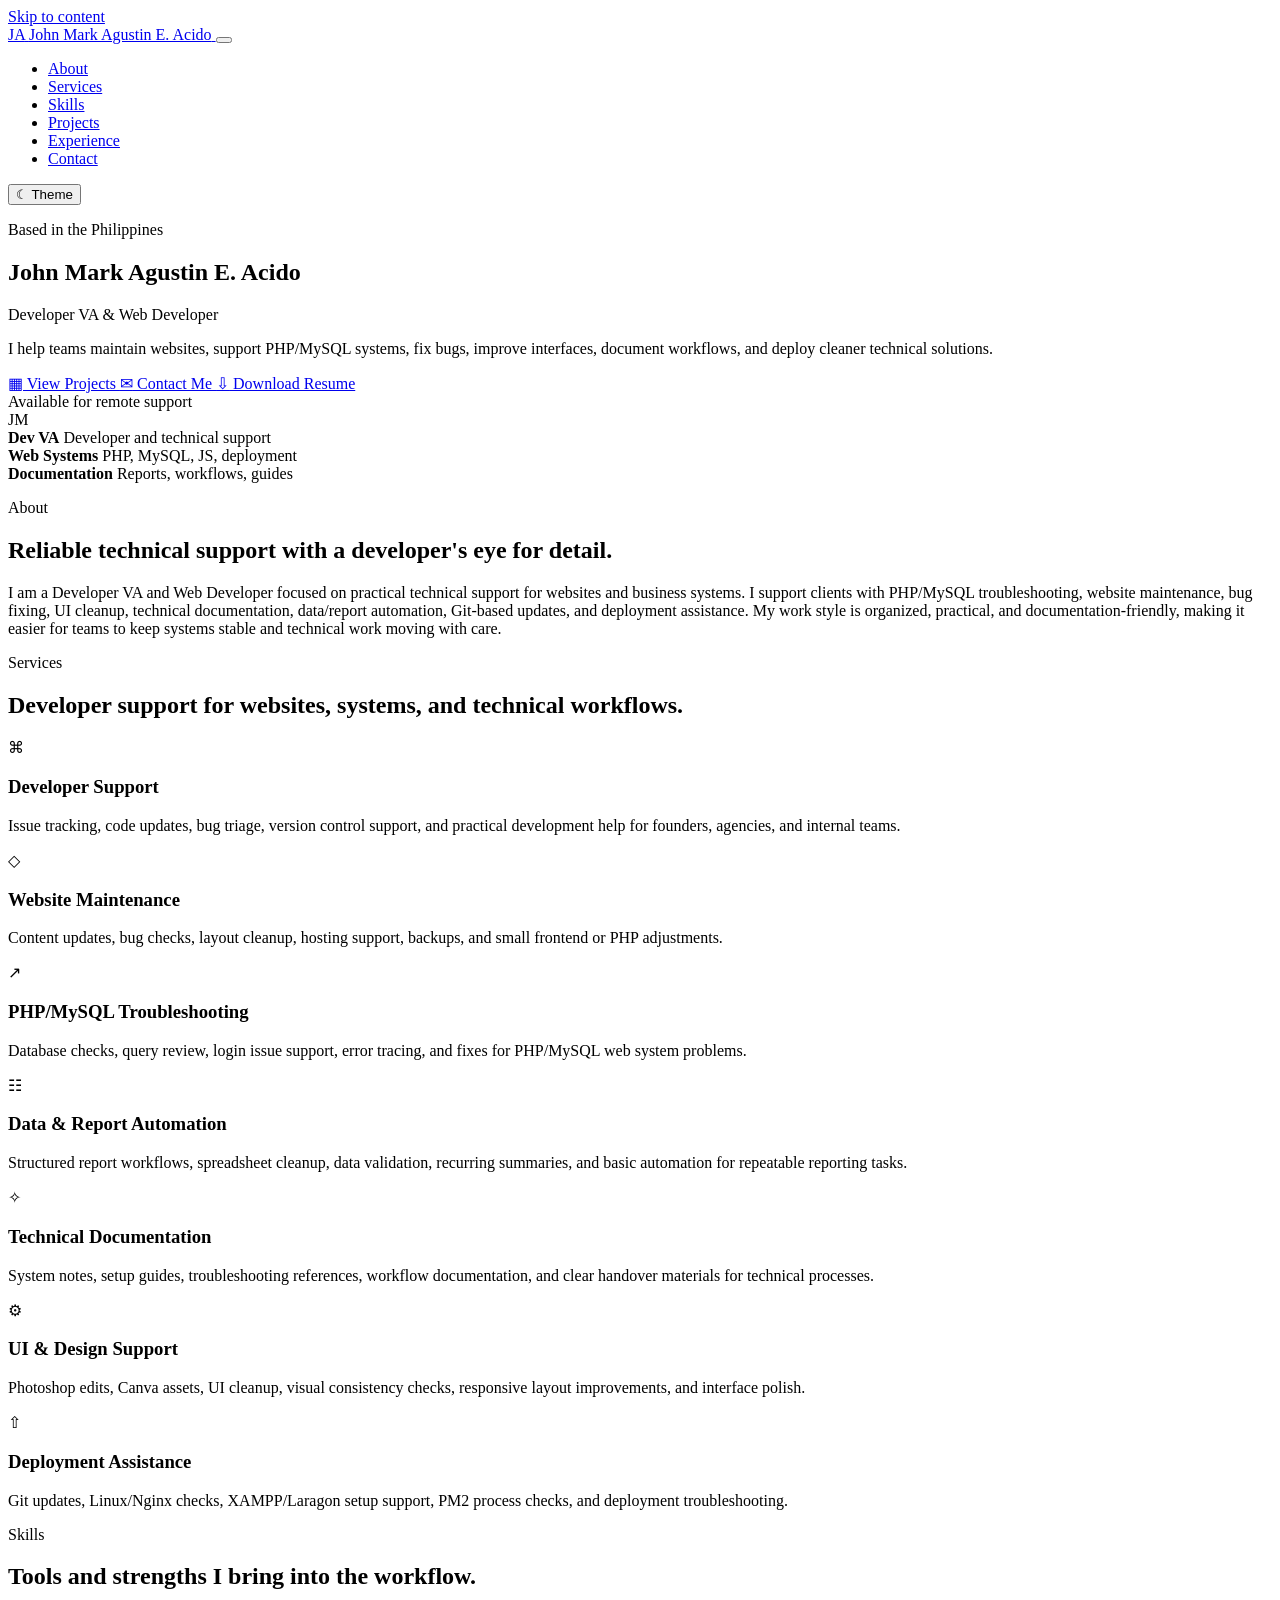
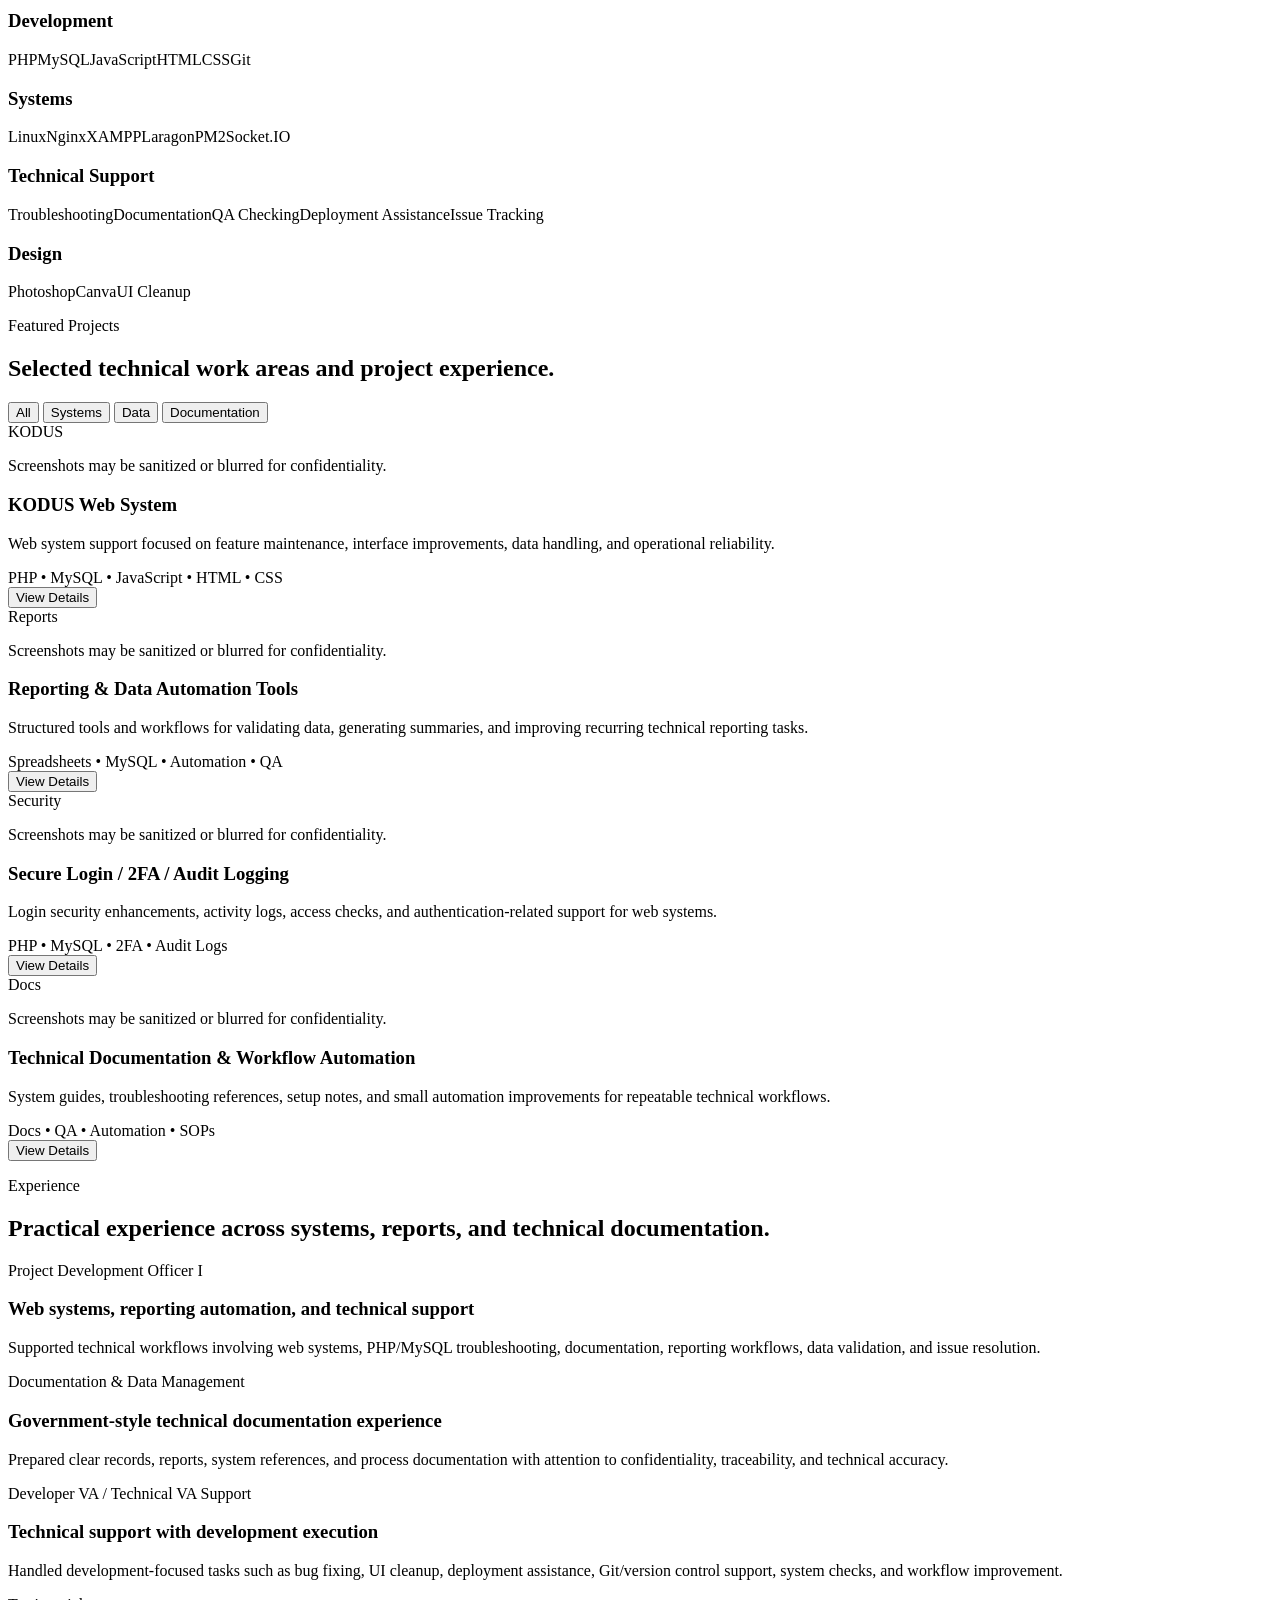
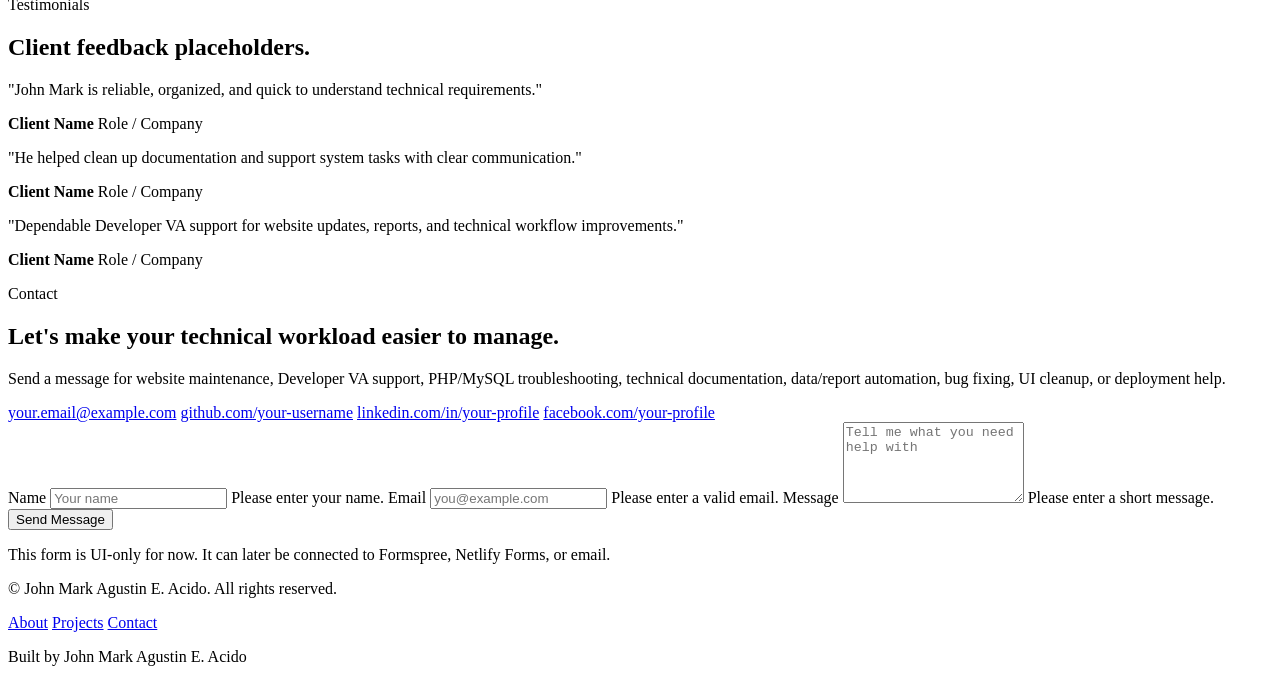
==== index.html @ 0ee9adf7 "Add favicon and web manifest for improved site branding - Created favicon snippet HTML file to inclu" ====
<!DOCTYPE html>
<html lang="en">
<head>
  <meta charset="UTF-8">
  <meta name="viewport" content="width=device-width, initial-scale=1.0">
  <meta name="description" content="Portfolio of John Mark Agustin E. Acido, Developer VA, Technical VA, and Web Developer from the Philippines.">
  <meta name="application-name" content="JMAEA Portfolio">
  <meta name="apple-mobile-web-app-title" content="JMAEA Portfolio">
  <meta name="theme-color" content="#1264a3">
  <title>John Mark Agustin E. Acido | Developer VA & Web Developer</title>
  <link rel="icon" href="assets/img/favicon.ico" sizes="any">
  <link rel="icon" type="image/png" sizes="16x16" href="assets/img/favicon-16x16.png">
  <link rel="icon" type="image/png" sizes="32x32" href="assets/img/favicon-32x32.png">
  <link rel="icon" type="image/png" sizes="48x48" href="assets/img/favicon-48x48.png">
  <link rel="apple-touch-icon" sizes="180x180" href="assets/img/apple-touch-icon.png">
  <link rel="manifest" href="assets/img/site.webmanifest">
  <link rel="preconnect" href="https://fonts.googleapis.com">
  <link rel="preconnect" href="https://fonts.gstatic.com" crossorigin>
  <link href="https://fonts.googleapis.com/css2?family=Inter:wght@400;500;600;700;800&display=swap" rel="stylesheet">
  <link rel="stylesheet" href="assets/css/style.css">
</head>
<body>
  <a class="skip-link" href="#main">Skip to content</a>

  <header class="site-header" data-header>
    <nav class="nav container" aria-label="Primary navigation">
      <a class="brand" href="#home" aria-label="John Mark Agustin E. Acido home">
        <span class="brand-mark">JA</span>
        <span class="brand-text">John Mark Agustin E. Acido</span>
      </a>

      <button class="nav-toggle" type="button" aria-label="Open navigation menu" aria-expanded="false" data-nav-toggle>
        <span></span>
        <span></span>
        <span></span>
      </button>

      <div class="nav-panel" data-nav-panel>
        <ul class="nav-links">
          <li><a href="#about" data-nav-link>About</a></li>
          <li><a href="#services" data-nav-link>Services</a></li>
          <li><a href="#skills" data-nav-link>Skills</a></li>
          <li><a href="#projects" data-nav-link>Projects</a></li>
          <li><a href="#experience" data-nav-link>Experience</a></li>
          <li><a href="#contact" data-nav-link>Contact</a></li>
        </ul>

        <button class="theme-toggle" type="button" aria-label="Switch color theme" data-theme-toggle>
          <span class="theme-icon" aria-hidden="true">☾</span>
          <span class="theme-label">Theme</span>
        </button>
      </div>
    </nav>
  </header>

  <main id="main">
    <section class="hero section" id="home">
      <div class="container hero-grid">
        <div class="hero-content reveal">
          <p class="eyebrow">Based in the Philippines</p>
          <h1>John Mark Agustin E. Acido</h1>
          <p class="role">Developer VA & Web Developer</p>
          <p class="hero-copy">I help teams maintain websites, support PHP/MySQL systems, fix bugs, improve interfaces, document workflows, and deploy cleaner technical solutions.</p>
          <div class="hero-actions">
            <a class="btn btn-primary" href="#projects">
              <span aria-hidden="true">▦</span>
              View Projects
            </a>
            <a class="btn btn-secondary" href="#contact">
              <span aria-hidden="true">✉</span>
              Contact Me
            </a>
            <a class="btn btn-ghost" href="assets/resume/John_Mark_Acido_Resume.pdf" download>
              <span aria-hidden="true">⇩</span>
              Download Resume
            </a>
          </div>
        </div>

        <aside class="hero-card reveal" aria-label="Portfolio highlights">
          <div class="status-pill">
            <span></span>
            Available for remote support
          </div>
          <div class="profile-visual" aria-hidden="true">
            <!-- Replace with a professional profile image at assets/img/profile.jpg if preferred. -->
            <span>JM</span>
          </div>
          <div class="hero-stats">
            <div>
              <strong>Dev VA</strong>
              <span>Developer and technical support</span>
            </div>
            <div>
              <strong>Web Systems</strong>
              <span>PHP, MySQL, JS, deployment</span>
            </div>
            <div>
              <strong>Documentation</strong>
              <span>Reports, workflows, guides</span>
            </div>
          </div>
        </aside>
      </div>
    </section>

    <section class="section" id="about">
      <div class="container split-section">
        <div class="section-heading reveal">
          <p class="eyebrow">About</p>
          <h2>Reliable technical support with a developer's eye for detail.</h2>
        </div>
        <div class="section-copy reveal">
          <p>I am a Developer VA and Web Developer focused on practical technical support for websites and business systems. I support clients with PHP/MySQL troubleshooting, website maintenance, bug fixing, UI cleanup, technical documentation, data/report automation, Git-based updates, and deployment assistance. My work style is organized, practical, and documentation-friendly, making it easier for teams to keep systems stable and technical work moving with care.</p>
        </div>
      </div>
    </section>

    <section class="section tinted" id="services">
      <div class="container">
        <div class="section-heading centered reveal">
          <p class="eyebrow">Services</p>
          <h2>Developer support for websites, systems, and technical workflows.</h2>
        </div>
        <div class="card-grid services-grid">
          <article class="service-card reveal">
            <span class="card-icon">⌘</span>
            <h3>Developer Support</h3>
            <p>Issue tracking, code updates, bug triage, version control support, and practical development help for founders, agencies, and internal teams.</p>
          </article>
          <article class="service-card reveal">
            <span class="card-icon">◇</span>
            <h3>Website Maintenance</h3>
            <p>Content updates, bug checks, layout cleanup, hosting support, backups, and small frontend or PHP adjustments.</p>
          </article>
          <article class="service-card reveal">
            <span class="card-icon">↗</span>
            <h3>PHP/MySQL Troubleshooting</h3>
            <p>Database checks, query review, login issue support, error tracing, and fixes for PHP/MySQL web system problems.</p>
          </article>
          <article class="service-card reveal">
            <span class="card-icon">☷</span>
            <h3>Data & Report Automation</h3>
            <p>Structured report workflows, spreadsheet cleanup, data validation, recurring summaries, and basic automation for repeatable reporting tasks.</p>
          </article>
          <article class="service-card reveal">
            <span class="card-icon">✧</span>
            <h3>Technical Documentation</h3>
            <p>System notes, setup guides, troubleshooting references, workflow documentation, and clear handover materials for technical processes.</p>
          </article>
          <article class="service-card reveal">
            <span class="card-icon">⚙</span>
            <h3>UI & Design Support</h3>
            <p>Photoshop edits, Canva assets, UI cleanup, visual consistency checks, responsive layout improvements, and interface polish.</p>
          </article>
          <article class="service-card reveal">
            <span class="card-icon">⇧</span>
            <h3>Deployment Assistance</h3>
            <p>Git updates, Linux/Nginx checks, XAMPP/Laragon setup support, PM2 process checks, and deployment troubleshooting.</p>
          </article>
        </div>
      </div>
    </section>

    <section class="section" id="skills">
      <div class="container">
        <div class="section-heading centered reveal">
          <p class="eyebrow">Skills</p>
          <h2>Tools and strengths I bring into the workflow.</h2>
        </div>
        <div class="skills-grid">
          <article class="skill-group reveal">
            <h3>Development</h3>
            <div class="tags">
              <span>PHP</span><span>MySQL</span><span>JavaScript</span><span>HTML</span><span>CSS</span><span>Git</span>
            </div>
          </article>
          <article class="skill-group reveal">
            <h3>Systems</h3>
            <div class="tags">
              <span>Linux</span><span>Nginx</span><span>XAMPP</span><span>Laragon</span><span>PM2</span><span>Socket.IO</span>
            </div>
          </article>
          <article class="skill-group reveal">
            <h3>Technical Support</h3>
            <div class="tags">
              <span>Troubleshooting</span><span>Documentation</span><span>QA Checking</span><span>Deployment Assistance</span><span>Issue Tracking</span>
            </div>
          </article>
          <article class="skill-group reveal">
            <h3>Design</h3>
            <div class="tags">
              <span>Photoshop</span><span>Canva</span><span>UI Cleanup</span>
            </div>
          </article>
        </div>
      </div>
    </section>

    <section class="section tinted" id="projects">
      <div class="container">
        <div class="section-heading centered reveal">
          <p class="eyebrow">Featured Projects</p>
          <h2>Selected technical work areas and project experience.</h2>
        </div>

        <div class="filter-controls reveal" aria-label="Filter projects">
          <button class="filter-btn active" type="button" data-filter="all">All</button>
          <button class="filter-btn" type="button" data-filter="systems">Systems</button>
          <button class="filter-btn" type="button" data-filter="data">Data</button>
          <button class="filter-btn" type="button" data-filter="documentation">Documentation</button>
        </div>

        <div class="project-grid">
          <article class="project-card reveal" data-category="systems">
            <div class="project-image placeholder-blue">
              <!-- Replace with sanitized or blurred screenshot: assets/img/kodus-system.jpg -->
              <span>KODUS</span>
            </div>
            <div class="project-body">
              <p class="confidential-note">Screenshots may be sanitized or blurred for confidentiality.</p>
              <h3>KODUS Web System</h3>
              <p>Web system support focused on feature maintenance, interface improvements, data handling, and operational reliability.</p>
              <div class="project-stack">PHP • MySQL • JavaScript • HTML • CSS</div>
              <button class="btn btn-small btn-secondary" type="button" data-project-open="KODUS Web System">View Details</button>
            </div>
          </article>

          <article class="project-card reveal" data-category="data">
            <div class="project-image placeholder-green">
              <!-- Replace with sanitized reporting screenshot: assets/img/reporting-tools.jpg -->
              <span>Reports</span>
            </div>
            <div class="project-body">
              <p class="confidential-note">Screenshots may be sanitized or blurred for confidentiality.</p>
              <h3>Reporting & Data Automation Tools</h3>
              <p>Structured tools and workflows for validating data, generating summaries, and improving recurring technical reporting tasks.</p>
              <div class="project-stack">Spreadsheets • MySQL • Automation • QA</div>
              <button class="btn btn-small btn-secondary" type="button" data-project-open="Reporting & Data Automation Tools">View Details</button>
            </div>
          </article>

          <article class="project-card reveal" data-category="systems">
            <div class="project-image placeholder-purple">
              <!-- Replace with sanitized security feature screenshot: assets/img/secure-login.jpg -->
              <span>Security</span>
            </div>
            <div class="project-body">
              <p class="confidential-note">Screenshots may be sanitized or blurred for confidentiality.</p>
              <h3>Secure Login / 2FA / Audit Logging</h3>
              <p>Login security enhancements, activity logs, access checks, and authentication-related support for web systems.</p>
              <div class="project-stack">PHP • MySQL • 2FA • Audit Logs</div>
              <button class="btn btn-small btn-secondary" type="button" data-project-open="Secure Login / 2FA / Audit Logging">View Details</button>
            </div>
          </article>

          <article class="project-card reveal" data-category="documentation">
            <div class="project-image placeholder-orange">
              <!-- Replace with sanitized workflow image: assets/img/workflow-automation.jpg -->
              <span>Docs</span>
            </div>
            <div class="project-body">
              <p class="confidential-note">Screenshots may be sanitized or blurred for confidentiality.</p>
              <h3>Technical Documentation & Workflow Automation</h3>
              <p>System guides, troubleshooting references, setup notes, and small automation improvements for repeatable technical workflows.</p>
              <div class="project-stack">Docs • QA • Automation • SOPs</div>
              <button class="btn btn-small btn-secondary" type="button" data-project-open="Technical Documentation & Workflow Automation">View Details</button>
            </div>
          </article>
        </div>
      </div>
    </section>

    <section class="section" id="experience">
      <div class="container">
        <div class="section-heading centered reveal">
          <p class="eyebrow">Experience</p>
          <h2>Practical experience across systems, reports, and technical documentation.</h2>
        </div>
        <div class="timeline">
          <article class="timeline-item reveal">
            <div class="timeline-dot"></div>
            <div class="timeline-content">
              <span class="timeline-label">Project Development Officer I</span>
              <h3>Web systems, reporting automation, and technical support</h3>
              <p>Supported technical workflows involving web systems, PHP/MySQL troubleshooting, documentation, reporting workflows, data validation, and issue resolution.</p>
            </div>
          </article>
          <article class="timeline-item reveal">
            <div class="timeline-dot"></div>
            <div class="timeline-content">
              <span class="timeline-label">Documentation & Data Management</span>
              <h3>Government-style technical documentation experience</h3>
              <p>Prepared clear records, reports, system references, and process documentation with attention to confidentiality, traceability, and technical accuracy.</p>
            </div>
          </article>
          <article class="timeline-item reveal">
            <div class="timeline-dot"></div>
            <div class="timeline-content">
              <span class="timeline-label">Developer VA / Technical VA Support</span>
              <h3>Technical support with development execution</h3>
              <p>Handled development-focused tasks such as bug fixing, UI cleanup, deployment assistance, Git/version control support, system checks, and workflow improvement.</p>
            </div>
          </article>
        </div>
      </div>
    </section>

    <section class="section tinted" id="testimonials">
      <div class="container">
        <div class="section-heading centered reveal">
          <p class="eyebrow">Testimonials</p>
          <h2>Client feedback placeholders.</h2>
        </div>
        <div class="testimonial-grid">
          <article class="testimonial-card reveal">
            <p>"John Mark is reliable, organized, and quick to understand technical requirements."</p>
            <strong>Client Name</strong>
            <span>Role / Company</span>
          </article>
          <article class="testimonial-card reveal">
            <p>"He helped clean up documentation and support system tasks with clear communication."</p>
            <strong>Client Name</strong>
            <span>Role / Company</span>
          </article>
          <article class="testimonial-card reveal">
            <p>"Dependable Developer VA support for website updates, reports, and technical workflow improvements."</p>
            <strong>Client Name</strong>
            <span>Role / Company</span>
          </article>
        </div>
      </div>
    </section>

    <section class="section" id="contact">
      <div class="container contact-grid">
        <div class="contact-info reveal">
          <p class="eyebrow">Contact</p>
          <h2>Let's make your technical workload easier to manage.</h2>
          <p>Send a message for website maintenance, Developer VA support, PHP/MySQL troubleshooting, technical documentation, data/report automation, bug fixing, UI cleanup, or deployment help.</p>
          <div class="contact-links">
            <a href="mailto:your.email@example.com">your.email@example.com</a>
            <a href="https://github.com/your-username" target="_blank" rel="noopener">github.com/your-username</a>
            <a href="https://linkedin.com/in/your-profile" target="_blank" rel="noopener">linkedin.com/in/your-profile</a>
            <a href="https://facebook.com/your-profile" target="_blank" rel="noopener">facebook.com/your-profile</a>
          </div>
        </div>

        <form class="contact-form reveal" novalidate data-contact-form>
          <label>
            Name
            <input type="text" name="name" placeholder="Your name" required>
            <span class="field-error">Please enter your name.</span>
          </label>
          <label>
            Email
            <input type="email" name="email" placeholder="you@example.com" required>
            <span class="field-error">Please enter a valid email.</span>
          </label>
          <label>
            Message
            <textarea name="message" rows="5" placeholder="Tell me what you need help with" required></textarea>
            <span class="field-error">Please enter a short message.</span>
          </label>
          <button class="btn btn-primary" type="submit">Send Message</button>
          <p class="form-note" data-form-note>This form is UI-only for now. It can later be connected to Formspree, Netlify Forms, or email.</p>
        </form>
      </div>
    </section>
  </main>

  <footer class="site-footer">
    <div class="container footer-grid">
      <p>© <span data-year></span> John Mark Agustin E. Acido. All rights reserved.</p>
      <div class="footer-links">
        <a href="#about">About</a>
        <a href="#projects">Projects</a>
        <a href="#contact">Contact</a>
      </div>
      <p>Built by John Mark Agustin E. Acido</p>
    </div>
  </footer>

  <dialog class="project-modal" data-project-modal>
    <button class="modal-close" type="button" aria-label="Close project details" data-modal-close>×</button>
    <h2 data-modal-title>Project Details</h2>
    <p>This project can be expanded with sanitized screenshots, measurable outcomes, and a short case study while keeping confidential information private.</p>
  </dialog>

  <script src="assets/js/main.js"></script>
</body>
</html>
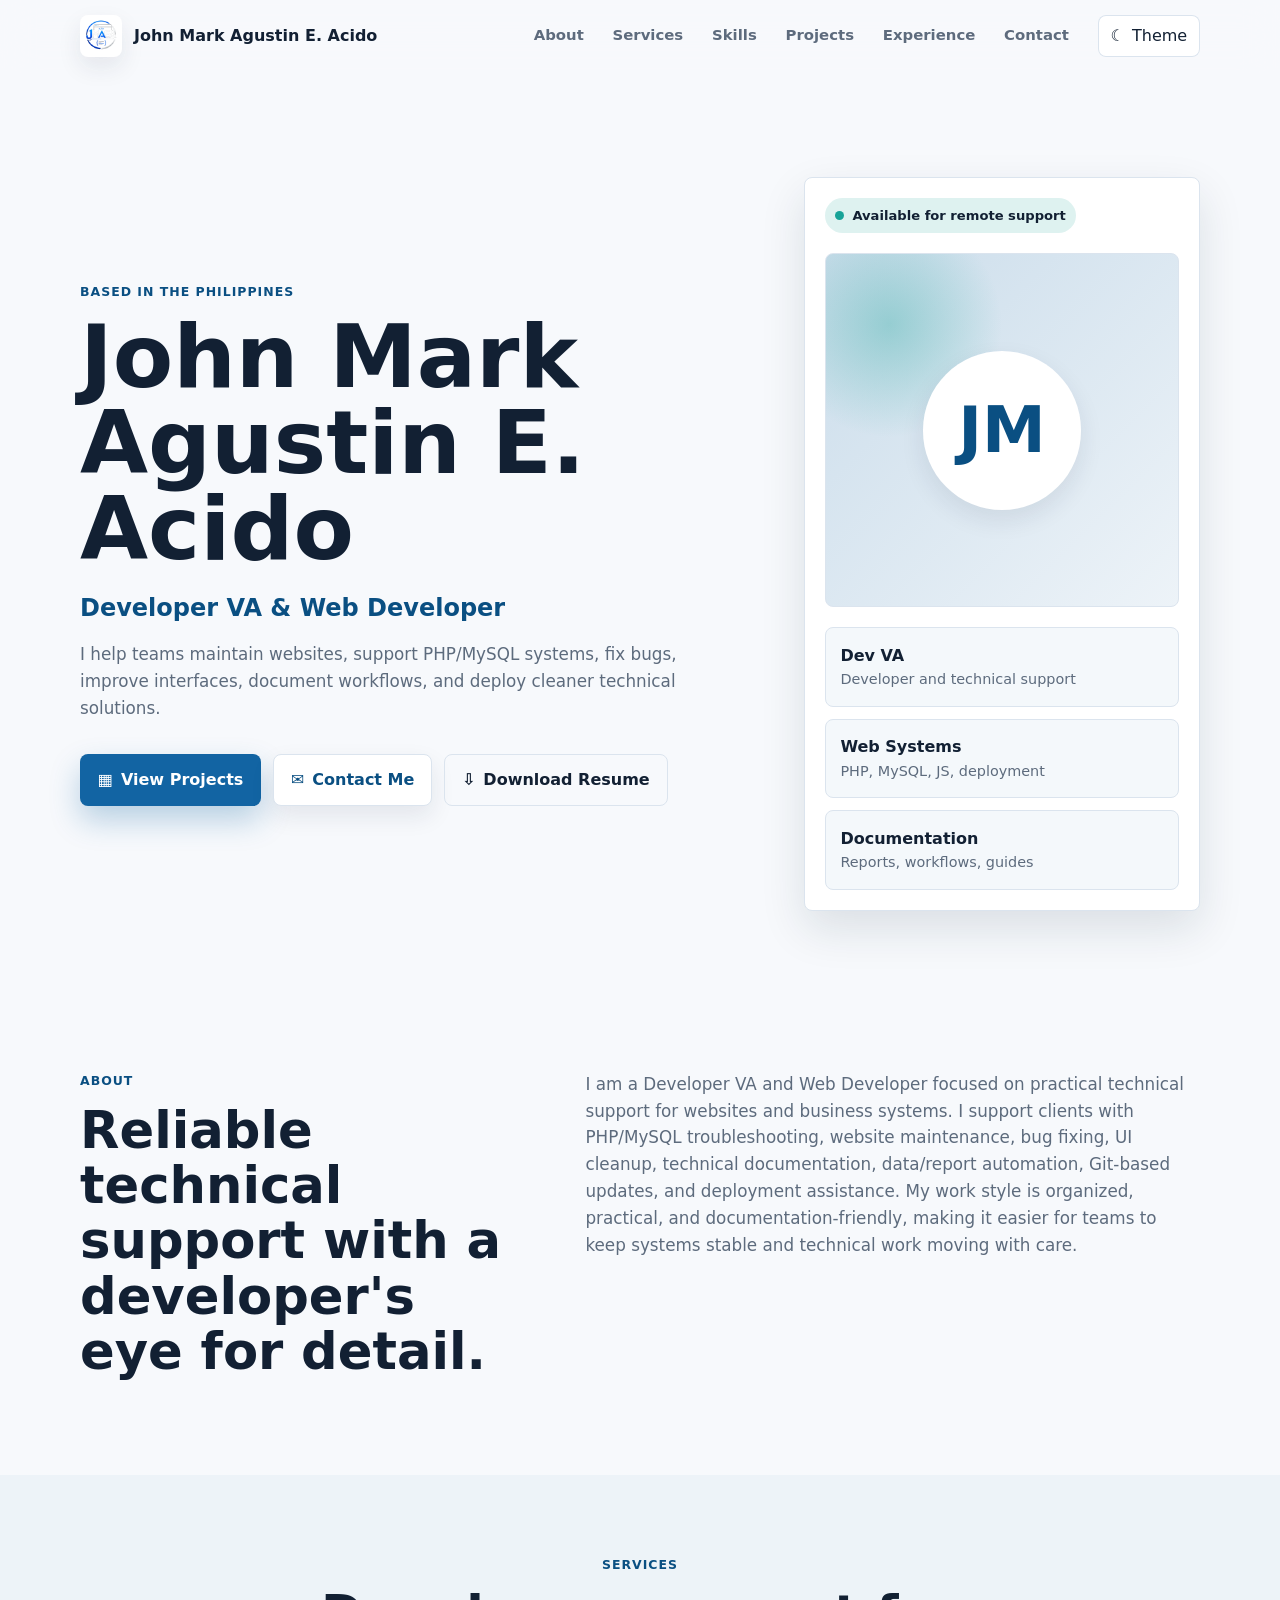
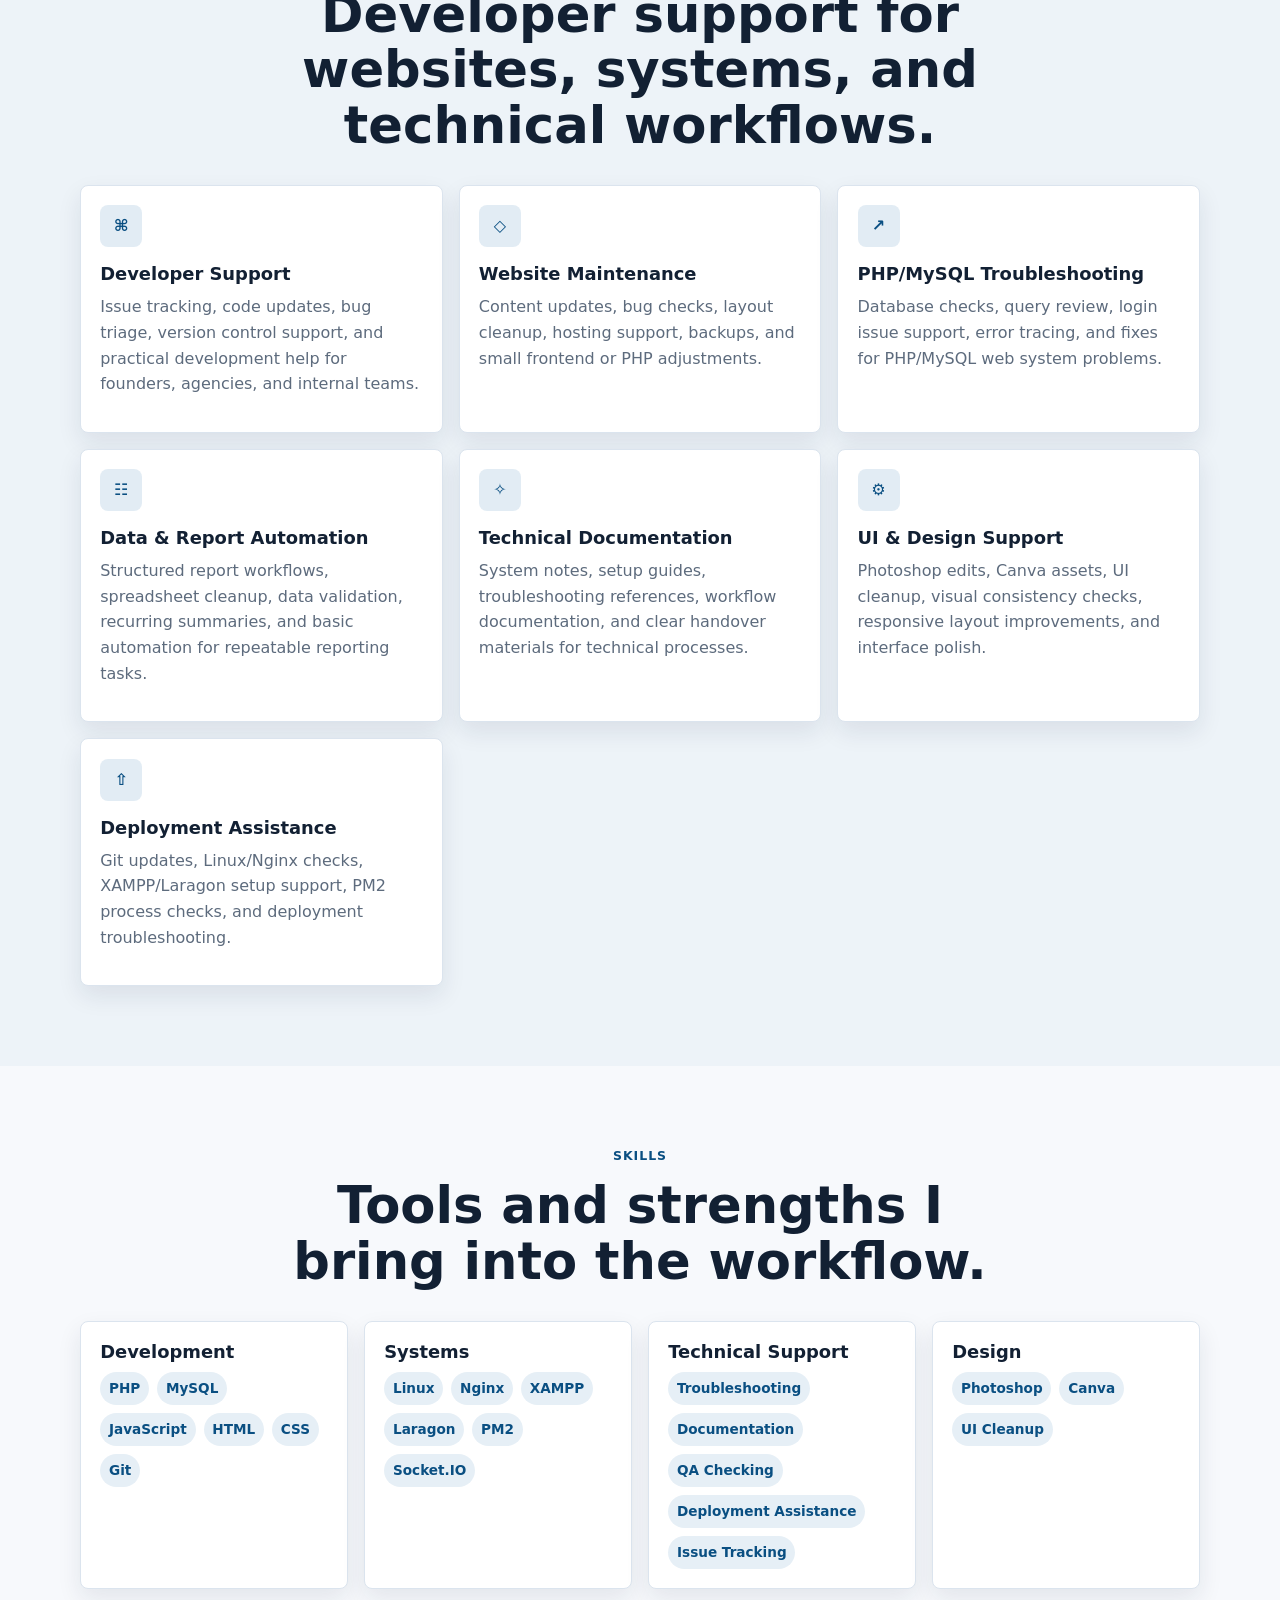
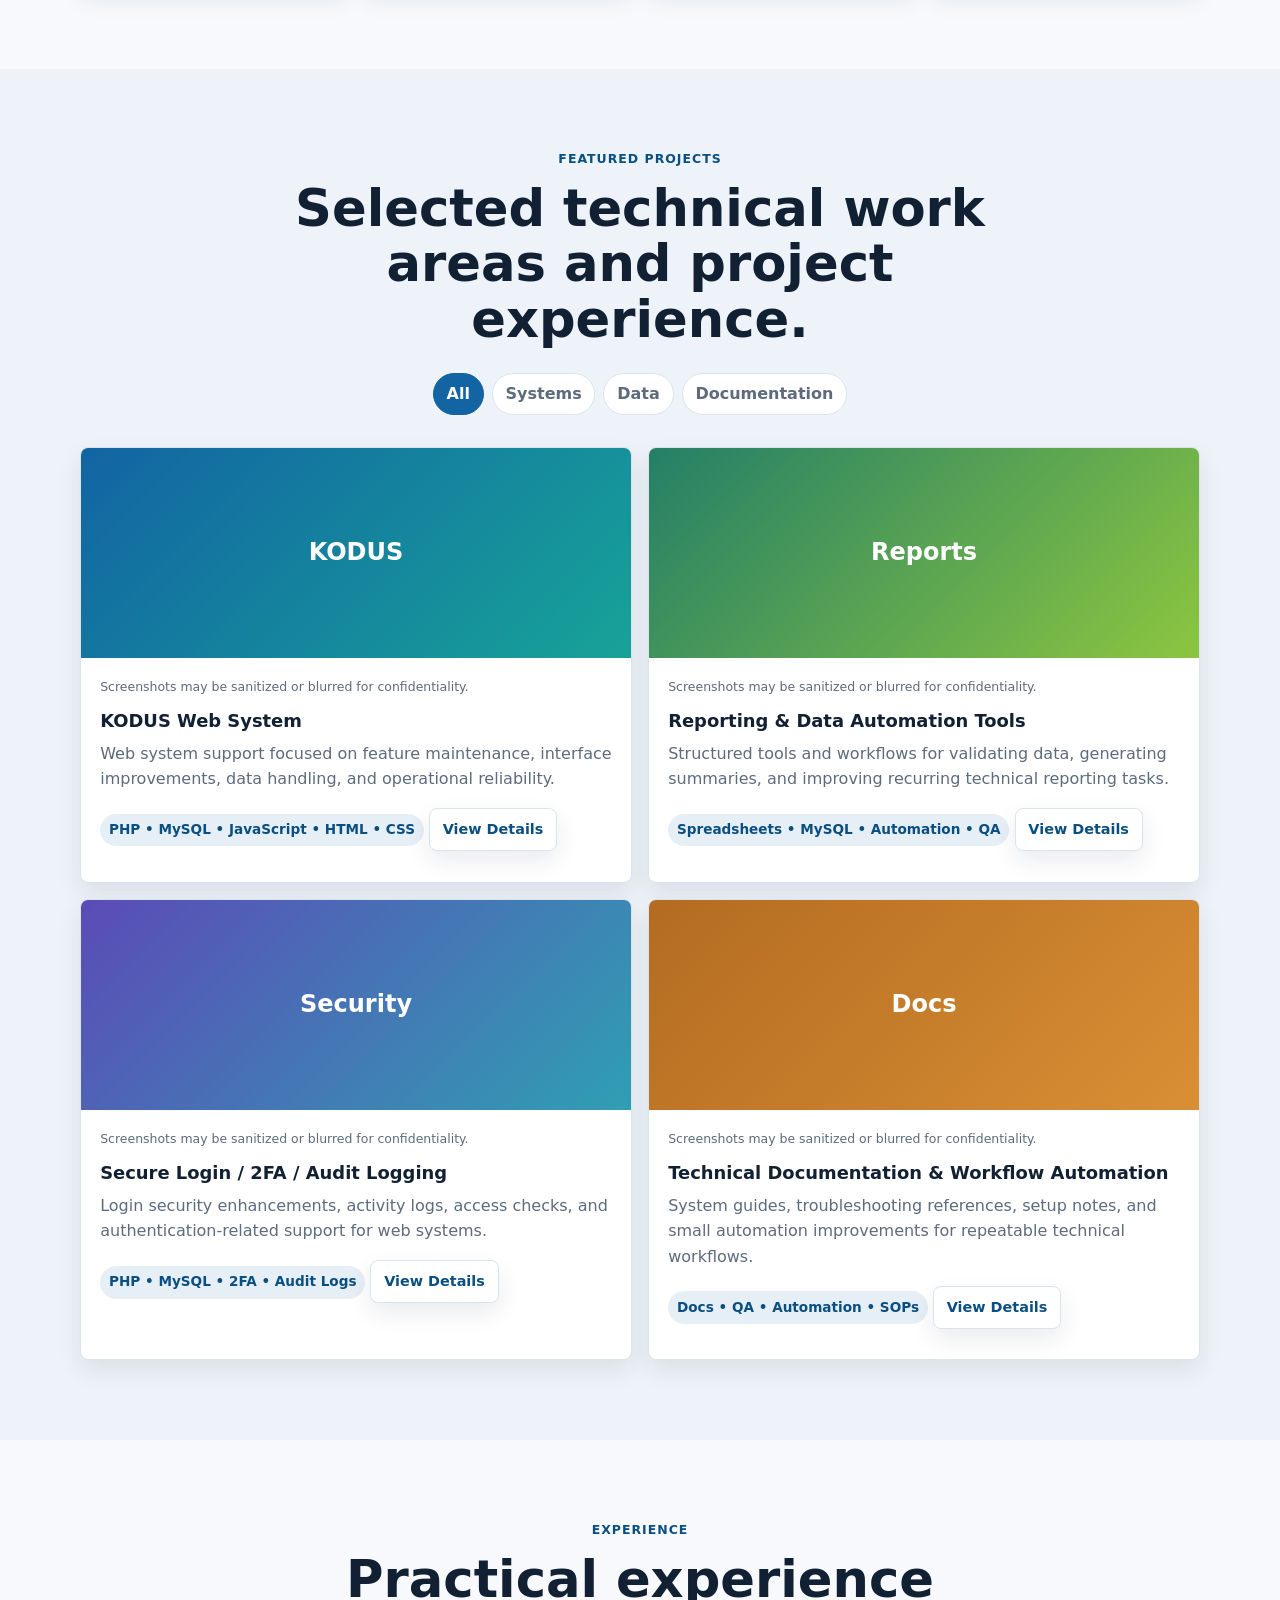
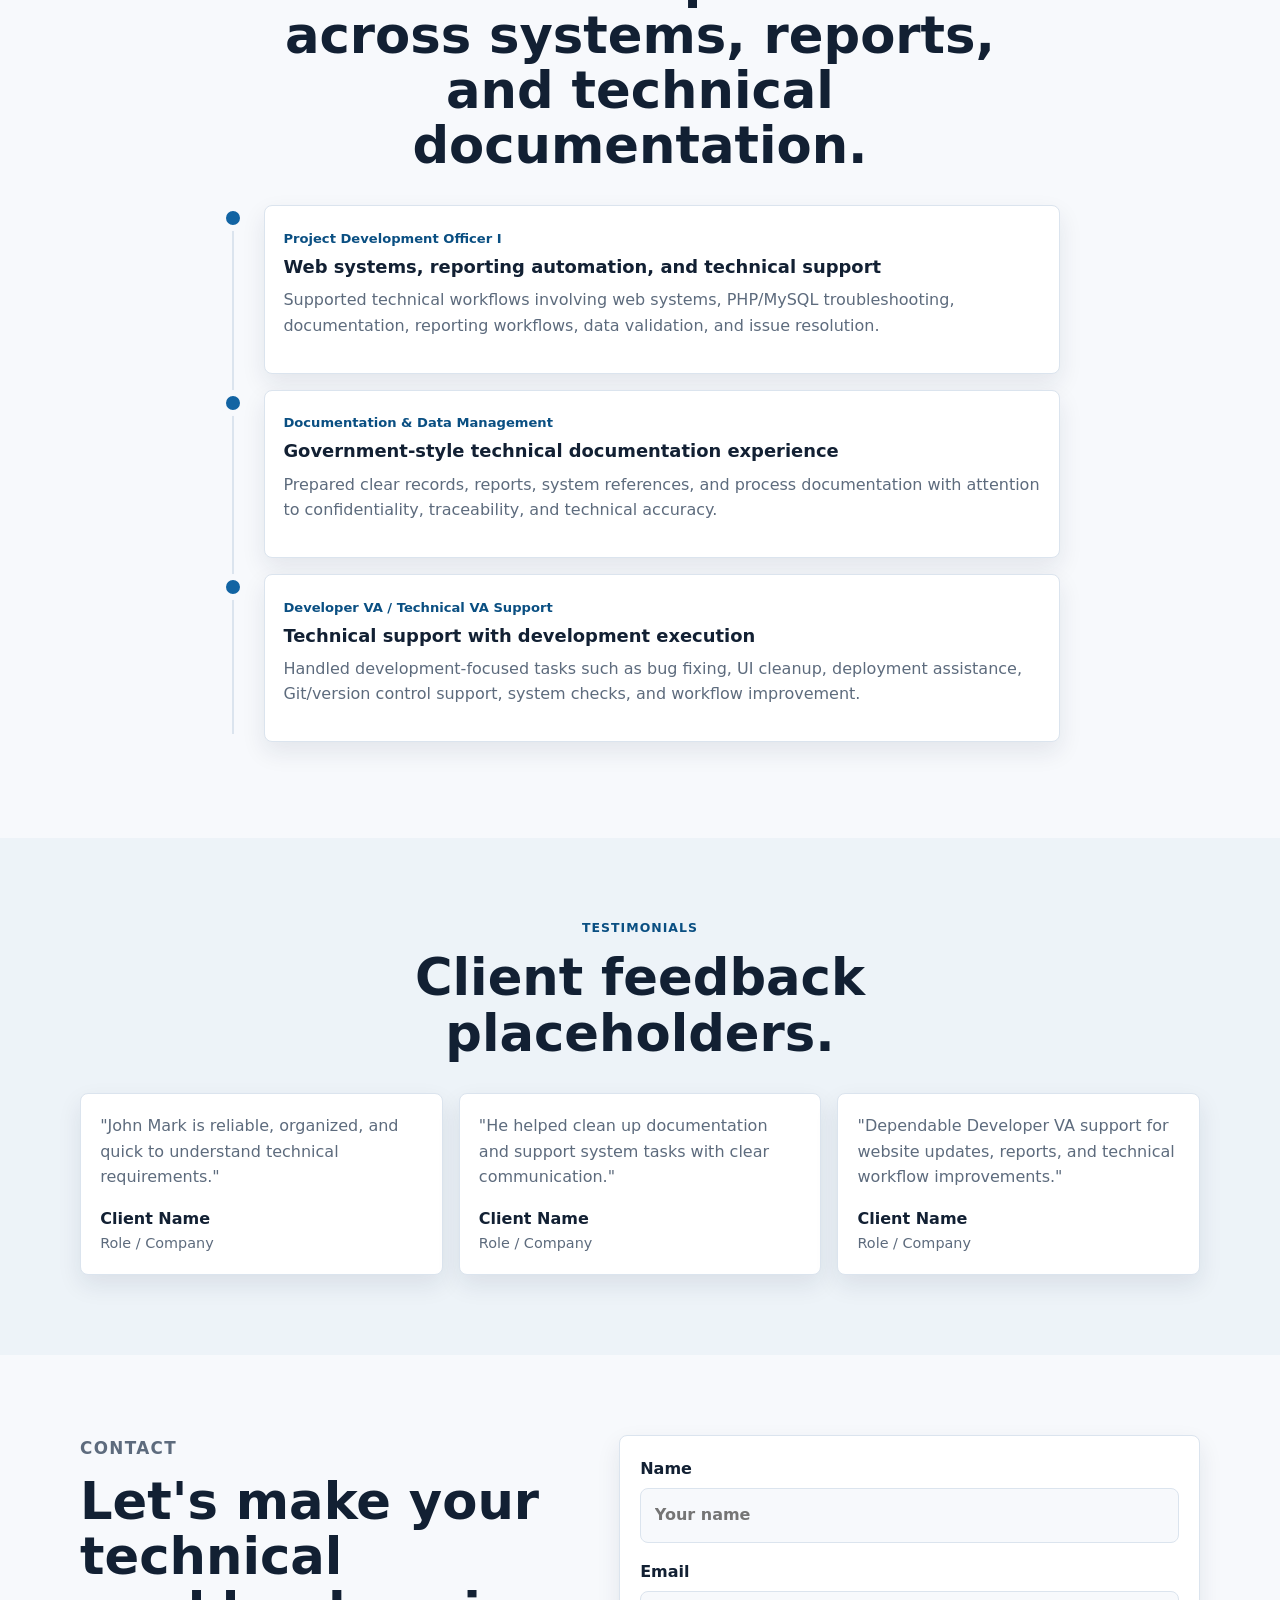
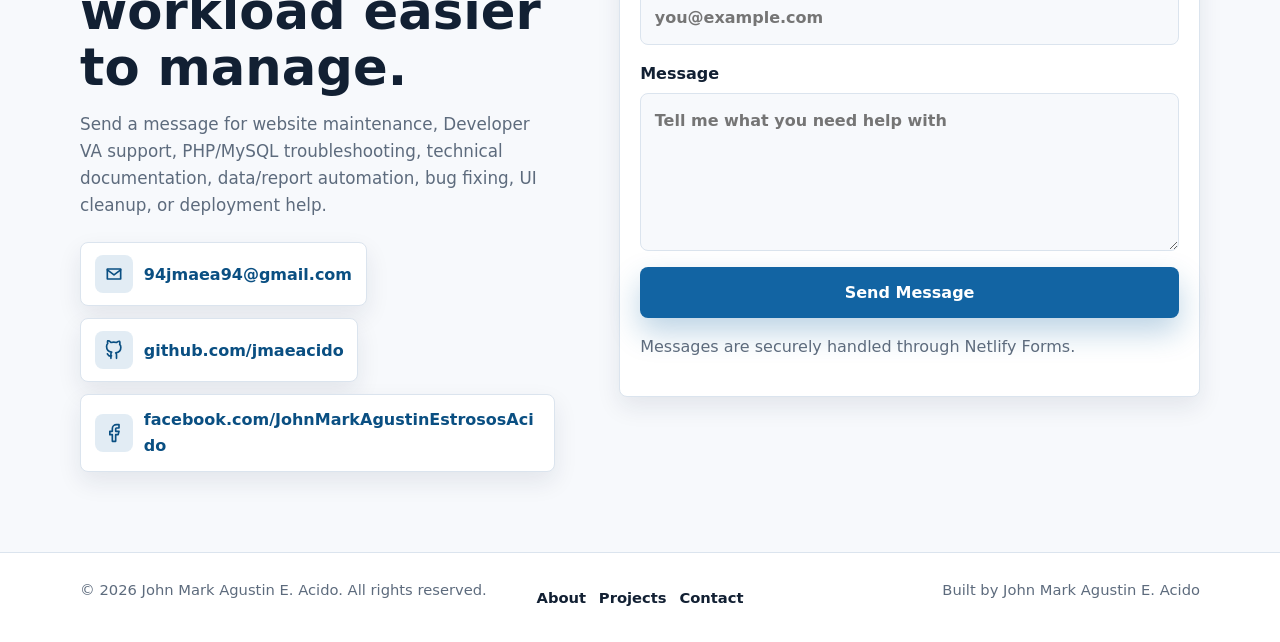
==== commit b3256537: "Add thank-you page for form submissions" ====
--- a/index.html
+++ b/index.html
@@ -6,7 +6,16 @@
   <meta name="description" content="Portfolio of John Mark Agustin E. Acido, Developer VA, Technical VA, and Web Developer from the Philippines.">
   <meta name="application-name" content="JMAEA Portfolio">
   <meta name="apple-mobile-web-app-title" content="JMAEA Portfolio">
-  <meta name="theme-color" content="#1264a3">
+  <meta name="theme-color" content="#0d1117">
+  <meta name="msapplication-config" content="assets/img/browserconfig.xml">
+  <meta property="og:title" content="John Mark Agustin E. Acido | Developer VA & Web Developer">
+  <meta property="og:description" content="Developer VA, Technical VA, and Web Developer portfolio focused on PHP/MySQL support, website maintenance, bug fixing, UI cleanup, documentation, and deployment assistance.">
+  <meta property="og:type" content="website">
+  <meta property="og:image" content="assets/img/og-image.png">
+  <meta name="twitter:card" content="summary_large_image">
+  <meta name="twitter:title" content="John Mark Agustin E. Acido | Developer VA & Web Developer">
+  <meta name="twitter:description" content="Developer VA, Technical VA, and Web Developer portfolio focused on practical technical support.">
+  <meta name="twitter:image" content="assets/img/og-image.png">
   <title>John Mark Agustin E. Acido | Developer VA & Web Developer</title>
   <link rel="icon" href="assets/img/favicon.ico" sizes="any">
   <link rel="icon" type="image/png" sizes="16x16" href="assets/img/favicon-16x16.png">
@@ -25,7 +34,7 @@
   <header class="site-header" data-header>
     <nav class="nav container" aria-label="Primary navigation">
       <a class="brand" href="#home" aria-label="John Mark Agustin E. Acido home">
-        <span class="brand-mark">JA</span>
+        <span class="brand-mark"><img src="assets/img/logo-256.png" alt="" width="42" height="42"></span>
         <span class="brand-text">John Mark Agustin E. Acido</span>
       </a>
 
@@ -339,14 +348,41 @@
           <h2>Let's make your technical workload easier to manage.</h2>
           <p>Send a message for website maintenance, Developer VA support, PHP/MySQL troubleshooting, technical documentation, data/report automation, bug fixing, UI cleanup, or deployment help.</p>
           <div class="contact-links">
-            <a href="mailto:your.email@example.com">your.email@example.com</a>
-            <a href="https://github.com/your-username" target="_blank" rel="noopener">github.com/your-username</a>
-            <a href="https://linkedin.com/in/your-profile" target="_blank" rel="noopener">linkedin.com/in/your-profile</a>
-            <a href="https://facebook.com/your-profile" target="_blank" rel="noopener">facebook.com/your-profile</a>
+            <a class="contact-link" href="mailto:94jmaea94@gmail.com" aria-label="Email John Mark Acido">
+              <span class="contact-icon" aria-hidden="true">
+                <svg viewBox="0 0 24 24" focusable="false">
+                  <path d="M4 6h16v12H4z"></path>
+                  <path d="m4 7 8 6 8-6"></path>
+                </svg>
+              </span>
+              <span>94jmaea94@gmail.com</span>
+            </a>
+            <a class="contact-link" href="https://github.com/jmaeacido" target="_blank" rel="noopener" aria-label="Visit John Mark Acido on GitHub">
+              <span class="contact-icon" aria-hidden="true">
+                <svg viewBox="0 0 24 24" focusable="false">
+                  <path d="M9 19c-4 1.5-4-2-5-2.5"></path>
+                  <path d="M15 22v-3.9a3.4 3.4 0 0 0-.9-2.6c3-.3 6.1-1.5 6.1-6.7a5.2 5.2 0 0 0-1.4-3.6 4.8 4.8 0 0 0-.1-3.6s-1.1-.3-3.7 1.4a12.9 12.9 0 0 0-6.7 0C5.7.3 4.6.6 4.6.6a4.8 4.8 0 0 0-.1 3.6 5.2 5.2 0 0 0-1.4 3.6c0 5.2 3.1 6.4 6.1 6.7a3.4 3.4 0 0 0-.9 2.6V22"></path>
+                </svg>
+              </span>
+              <span>github.com/jmaeacido</span>
+            </a>
+            <!-- LinkedIn is temporarily hidden while the account is being recovered. -->
+            <a class="contact-link" href="https://www.facebook.com/JohnMarkAgustinEstrososAcido" target="_blank" rel="noopener" aria-label="Visit John Mark Acido on Facebook">
+              <span class="contact-icon" aria-hidden="true">
+                <svg viewBox="0 0 24 24" focusable="false">
+                  <path d="M18 2h-3a5 5 0 0 0-5 5v3H7v4h3v8h4v-8h3l1-4h-4V7a1 1 0 0 1 1-1h3z"></path>
+                </svg>
+              </span>
+              <span>facebook.com/JohnMarkAgustinEstrososAcido</span>
+            </a>
           </div>
         </div>
 
-        <form class="contact-form reveal" novalidate data-contact-form>
+        <form class="contact-form reveal" name="contact" method="POST" action="/thank-you.html" data-netlify="true" netlify-honeypot="bot-field" novalidate data-contact-form>
+          <input type="hidden" name="form-name" value="contact">
+          <p class="hidden-field" aria-hidden="true">
+            <label>Do not fill this out if you are human: <input name="bot-field" tabindex="-1" autocomplete="off"></label>
+          </p>
           <label>
             Name
             <input type="text" name="name" placeholder="Your name" required>
@@ -363,7 +399,7 @@
             <span class="field-error">Please enter a short message.</span>
           </label>
           <button class="btn btn-primary" type="submit">Send Message</button>
-          <p class="form-note" data-form-note>This form is UI-only for now. It can later be connected to Formspree, Netlify Forms, or email.</p>
+          <p class="form-note" data-form-note>Messages are securely handled through Netlify Forms.</p>
         </form>
       </div>
     </section>
--- a/assets/css/style.css
+++ b/assets/css/style.css
@@ -0,0 +1,914 @@
+:root {
+  color-scheme: light;
+  --bg: #f7f9fc;
+  --surface: #ffffff;
+  --surface-soft: #edf3f8;
+  --text: #122033;
+  --muted: #5d6b7d;
+  --border: #dbe4ee;
+  --primary: #1264a3;
+  --primary-dark: #0a4f82;
+  --accent: #17a398;
+  --warning: #d9852b;
+  --shadow: 0 18px 45px rgba(19, 38, 61, 0.12);
+  --shadow-soft: 0 10px 25px rgba(19, 38, 61, 0.09);
+  --radius: 8px;
+  --container: 1120px;
+}
+
+[data-theme="dark"] {
+  color-scheme: dark;
+  --bg: #09111c;
+  --surface: #111c2b;
+  --surface-soft: #15263a;
+  --text: #eef5ff;
+  --muted: #aab8c9;
+  --border: #284057;
+  --primary: #55a7df;
+  --primary-dark: #86c7f0;
+  --accent: #49c7b8;
+  --warning: #f2ad61;
+  --shadow: 0 18px 45px rgba(0, 0, 0, 0.32);
+  --shadow-soft: 0 10px 25px rgba(0, 0, 0, 0.24);
+}
+
+* {
+  box-sizing: border-box;
+}
+
+html {
+  scroll-behavior: smooth;
+}
+
+body {
+  margin: 0;
+  font-family: "Inter", system-ui, -apple-system, BlinkMacSystemFont, "Segoe UI", sans-serif;
+  background: var(--bg);
+  color: var(--text);
+  line-height: 1.6;
+}
+
+body.nav-open {
+  overflow: hidden;
+}
+
+a {
+  color: inherit;
+  text-decoration: none;
+}
+
+img {
+  max-width: 100%;
+  display: block;
+}
+
+button,
+input,
+textarea {
+  font: inherit;
+}
+
+.skip-link {
+  position: fixed;
+  top: 10px;
+  left: 10px;
+  z-index: 999;
+  transform: translateY(-140%);
+  background: var(--text);
+  color: var(--bg);
+  padding: 0.65rem 1rem;
+  border-radius: var(--radius);
+}
+
+.skip-link:focus {
+  transform: translateY(0);
+}
+
+.container {
+  width: min(100% - 2rem, var(--container));
+  margin-inline: auto;
+}
+
+.section {
+  padding: 5rem 0;
+  scroll-margin-top: 5rem;
+}
+
+.tinted {
+  background: var(--surface-soft);
+}
+
+.site-header {
+  position: sticky;
+  top: 0;
+  z-index: 100;
+  background: color-mix(in srgb, var(--bg) 88%, transparent);
+  border-bottom: 1px solid transparent;
+  backdrop-filter: blur(18px);
+}
+
+.site-header.scrolled {
+  border-color: var(--border);
+  box-shadow: 0 8px 24px rgba(13, 27, 42, 0.06);
+}
+
+.nav {
+  min-height: 72px;
+  display: flex;
+  align-items: center;
+  justify-content: space-between;
+  gap: 1rem;
+}
+
+.brand,
+.nav-panel,
+.nav-links,
+.hero-actions,
+.filter-controls,
+.footer-links {
+  display: flex;
+  align-items: center;
+}
+
+.brand {
+  gap: 0.75rem;
+  font-weight: 800;
+}
+
+.brand-mark {
+  width: 42px;
+  height: 42px;
+  border-radius: var(--radius);
+  display: grid;
+  place-items: center;
+  background: var(--surface);
+  color: #ffffff;
+  overflow: hidden;
+  box-shadow: var(--shadow-soft);
+}
+
+.brand-mark img {
+  width: 100%;
+  height: 100%;
+  object-fit: cover;
+}
+
+.nav-panel {
+  gap: 1rem;
+}
+
+.nav-links {
+  list-style: none;
+  padding: 0;
+  margin: 0;
+  gap: 0.2rem;
+}
+
+.nav-links a {
+  display: inline-flex;
+  padding: 0.65rem 0.8rem;
+  color: var(--muted);
+  border-radius: var(--radius);
+  font-weight: 600;
+  font-size: 0.93rem;
+}
+
+.nav-links a:hover,
+.nav-links a.active {
+  color: var(--primary-dark);
+  background: color-mix(in srgb, var(--primary) 10%, transparent);
+}
+
+.theme-toggle,
+.nav-toggle,
+.filter-btn,
+.modal-close {
+  border: 0;
+  cursor: pointer;
+}
+
+.theme-toggle {
+  display: inline-flex;
+  align-items: center;
+  gap: 0.45rem;
+  min-height: 42px;
+  padding: 0 0.8rem;
+  border-radius: var(--radius);
+  background: var(--surface);
+  color: var(--text);
+  box-shadow: inset 0 0 0 1px var(--border);
+}
+
+.nav-toggle {
+  display: none;
+  width: 44px;
+  height: 44px;
+  border-radius: var(--radius);
+  background: var(--surface);
+  box-shadow: inset 0 0 0 1px var(--border);
+}
+
+.nav-toggle span {
+  display: block;
+  width: 20px;
+  height: 2px;
+  margin: 4px auto;
+  background: var(--text);
+}
+
+.hero {
+  padding-top: 6.5rem;
+  min-height: calc(100svh - 72px);
+  display: grid;
+  align-items: center;
+}
+
+.hero-grid {
+  display: grid;
+  grid-template-columns: minmax(0, 1.25fr) minmax(320px, 0.75fr);
+  gap: clamp(2rem, 5vw, 4rem);
+  align-items: center;
+}
+
+.eyebrow {
+  margin: 0 0 0.75rem;
+  color: var(--primary-dark);
+  font-weight: 800;
+  text-transform: uppercase;
+  letter-spacing: 0.08em;
+  font-size: 0.78rem;
+}
+
+h1,
+h2,
+h3,
+p {
+  margin-top: 0;
+}
+
+h1 {
+  margin-bottom: 1rem;
+  max-width: 780px;
+  font-size: clamp(2.5rem, 8vw, 5.5rem);
+  line-height: 0.98;
+}
+
+h2 {
+  font-size: clamp(2rem, 5vw, 3.2rem);
+  line-height: 1.08;
+  margin-bottom: 1rem;
+}
+
+h3 {
+  font-size: 1.12rem;
+  line-height: 1.25;
+  margin-bottom: 0.55rem;
+}
+
+.role {
+  font-size: clamp(1.1rem, 3vw, 1.5rem);
+  color: var(--primary-dark);
+  font-weight: 800;
+  margin-bottom: 0.9rem;
+}
+
+.hero-copy,
+.section-copy p,
+.contact-info p {
+  color: var(--muted);
+  font-size: 1.05rem;
+}
+
+.hero-copy {
+  max-width: 650px;
+}
+
+.hero-actions {
+  flex-wrap: wrap;
+  gap: 0.75rem;
+  margin-top: 2rem;
+}
+
+.btn {
+  min-height: 46px;
+  display: inline-flex;
+  align-items: center;
+  justify-content: center;
+  gap: 0.5rem;
+  padding: 0.75rem 1.05rem;
+  border-radius: var(--radius);
+  border: 1px solid transparent;
+  font-weight: 800;
+  transition: transform 180ms ease, box-shadow 180ms ease, background 180ms ease;
+}
+
+.btn:hover {
+  transform: translateY(-2px);
+}
+
+.btn-primary {
+  background: var(--primary);
+  color: #ffffff;
+  box-shadow: 0 14px 30px color-mix(in srgb, var(--primary) 28%, transparent);
+}
+
+.btn-secondary {
+  background: var(--surface);
+  color: var(--primary-dark);
+  border-color: var(--border);
+  box-shadow: var(--shadow-soft);
+}
+
+.btn-ghost {
+  color: var(--text);
+  border-color: var(--border);
+}
+
+.btn-small {
+  min-height: 40px;
+  padding: 0.55rem 0.8rem;
+  font-size: 0.9rem;
+}
+
+.hero-card,
+.service-card,
+.skill-group,
+.project-card,
+.timeline-content,
+.testimonial-card,
+.contact-form {
+  background: var(--surface);
+  border: 1px solid var(--border);
+  border-radius: var(--radius);
+  box-shadow: var(--shadow-soft);
+}
+
+.hero-card {
+  padding: 1.25rem;
+  box-shadow: var(--shadow);
+}
+
+.status-pill {
+  display: inline-flex;
+  align-items: center;
+  gap: 0.5rem;
+  padding: 0.45rem 0.65rem;
+  border-radius: 999px;
+  background: color-mix(in srgb, var(--accent) 14%, transparent);
+  color: var(--text);
+  font-weight: 700;
+  font-size: 0.82rem;
+}
+
+.status-pill span {
+  width: 9px;
+  height: 9px;
+  border-radius: 50%;
+  background: var(--accent);
+}
+
+.profile-visual {
+  aspect-ratio: 1;
+  margin: 1.25rem 0;
+  border-radius: var(--radius);
+  display: grid;
+  place-items: center;
+  background:
+    radial-gradient(circle at 18% 20%, color-mix(in srgb, var(--accent) 32%, transparent), transparent 28%),
+    linear-gradient(135deg, color-mix(in srgb, var(--primary) 22%, var(--surface)), var(--surface-soft));
+  border: 1px solid var(--border);
+}
+
+.profile-visual span {
+  width: 45%;
+  aspect-ratio: 1;
+  border-radius: 50%;
+  display: grid;
+  place-items: center;
+  background: var(--surface);
+  color: var(--primary-dark);
+  font-size: clamp(2.5rem, 8vw, 4rem);
+  font-weight: 800;
+  box-shadow: var(--shadow-soft);
+}
+
+.hero-stats {
+  display: grid;
+  gap: 0.75rem;
+}
+
+.hero-stats div {
+  padding: 0.9rem;
+  border: 1px solid var(--border);
+  border-radius: var(--radius);
+  background: color-mix(in srgb, var(--surface-soft) 58%, transparent);
+}
+
+.hero-stats strong,
+.hero-stats span {
+  display: block;
+}
+
+.hero-stats span {
+  color: var(--muted);
+  font-size: 0.9rem;
+}
+
+.split-section {
+  display: grid;
+  grid-template-columns: 0.85fr 1.15fr;
+  gap: clamp(1.5rem, 4vw, 4rem);
+  align-items: start;
+}
+
+.section-heading {
+  max-width: 720px;
+}
+
+.centered {
+  text-align: center;
+  margin-inline: auto;
+}
+
+.card-grid,
+.skills-grid,
+.project-grid,
+.testimonial-grid {
+  display: grid;
+  gap: 1rem;
+  margin-top: 2rem;
+}
+
+.services-grid {
+  grid-template-columns: repeat(3, minmax(0, 1fr));
+}
+
+.service-card,
+.skill-group,
+.testimonial-card {
+  padding: 1.2rem;
+}
+
+.service-card p,
+.skill-group p,
+.project-card p,
+.timeline-content p,
+.testimonial-card p,
+.form-note {
+  color: var(--muted);
+}
+
+.card-icon {
+  width: 42px;
+  height: 42px;
+  display: grid;
+  place-items: center;
+  border-radius: var(--radius);
+  background: color-mix(in srgb, var(--primary) 12%, transparent);
+  color: var(--primary-dark);
+  font-weight: 800;
+  margin-bottom: 1rem;
+}
+
+.skills-grid {
+  grid-template-columns: repeat(4, minmax(0, 1fr));
+}
+
+.tags {
+  display: flex;
+  flex-wrap: wrap;
+  gap: 0.5rem;
+}
+
+.tags span,
+.project-stack {
+  display: inline-flex;
+  align-items: center;
+  min-height: 30px;
+  padding: 0.35rem 0.55rem;
+  border-radius: 999px;
+  background: color-mix(in srgb, var(--primary) 10%, transparent);
+  color: var(--primary-dark);
+  font-size: 0.85rem;
+  font-weight: 700;
+}
+
+.filter-controls {
+  justify-content: center;
+  flex-wrap: wrap;
+  gap: 0.5rem;
+  margin-top: 1.6rem;
+}
+
+.filter-btn {
+  min-height: 38px;
+  padding: 0.45rem 0.8rem;
+  border-radius: 999px;
+  background: var(--surface);
+  color: var(--muted);
+  border: 1px solid var(--border);
+  font-weight: 800;
+}
+
+.filter-btn.active {
+  background: var(--primary);
+  color: #ffffff;
+  border-color: var(--primary);
+}
+
+.project-grid {
+  grid-template-columns: repeat(2, minmax(0, 1fr));
+}
+
+.project-card {
+  overflow: hidden;
+}
+
+.project-card.hidden {
+  display: none;
+}
+
+.project-image {
+  min-height: 210px;
+  display: grid;
+  place-items: center;
+  color: #ffffff;
+  font-weight: 800;
+  font-size: 1.5rem;
+}
+
+.placeholder-blue {
+  background: linear-gradient(135deg, #1264a3, #17a398);
+}
+
+.placeholder-green {
+  background: linear-gradient(135deg, #247f67, #8cc63f);
+}
+
+.placeholder-purple {
+  background: linear-gradient(135deg, #5b4bb7, #2f9fb3);
+}
+
+.placeholder-orange {
+  background: linear-gradient(135deg, #b36b21, #d98f34);
+}
+
+.project-body {
+  padding: 1.2rem;
+}
+
+.confidential-note {
+  font-size: 0.78rem;
+  margin-bottom: 0.8rem;
+}
+
+.project-stack {
+  margin: 0.35rem 0 1rem;
+}
+
+.timeline {
+  position: relative;
+  max-width: 840px;
+  margin: 2rem auto 0;
+}
+
+.timeline::before {
+  content: "";
+  position: absolute;
+  top: 0.5rem;
+  bottom: 0.5rem;
+  left: 12px;
+  width: 2px;
+  background: var(--border);
+}
+
+.timeline-item {
+  position: relative;
+  display: grid;
+  grid-template-columns: 28px 1fr;
+  gap: 1rem;
+  margin-bottom: 1rem;
+}
+
+.timeline-dot {
+  position: relative;
+  z-index: 1;
+  width: 26px;
+  height: 26px;
+  border: 6px solid var(--bg);
+  border-radius: 50%;
+  background: var(--primary);
+}
+
+.timeline-content {
+  padding: 1.15rem;
+}
+
+.timeline-label {
+  display: inline-flex;
+  color: var(--primary-dark);
+  font-weight: 800;
+  font-size: 0.82rem;
+  margin-bottom: 0.45rem;
+}
+
+.testimonial-grid {
+  grid-template-columns: repeat(3, minmax(0, 1fr));
+}
+
+.testimonial-card strong,
+.testimonial-card span {
+  display: block;
+}
+
+.testimonial-card span {
+  color: var(--muted);
+  font-size: 0.9rem;
+}
+
+.contact-grid {
+  display: grid;
+  grid-template-columns: 0.9fr 1.1fr;
+  gap: clamp(1.5rem, 5vw, 4rem);
+  align-items: start;
+}
+
+.contact-links {
+  display: flex;
+  flex-wrap: wrap;
+  gap: 0.75rem;
+  margin-top: 1.5rem;
+}
+
+.contact-link {
+  min-width: min(100%, 260px);
+  display: inline-flex;
+  align-items: center;
+  gap: 0.7rem;
+  padding: 0.75rem 0.85rem;
+  border: 1px solid var(--border);
+  border-radius: var(--radius);
+  background: var(--surface);
+  color: var(--primary-dark);
+  font-weight: 800;
+  box-shadow: var(--shadow-soft);
+  overflow-wrap: anywhere;
+  transition: transform 180ms ease, border-color 180ms ease, box-shadow 180ms ease;
+}
+
+.contact-link:hover {
+  transform: translateY(-2px);
+  border-color: color-mix(in srgb, var(--primary) 42%, var(--border));
+}
+
+.contact-icon {
+  width: 38px;
+  height: 38px;
+  flex: 0 0 38px;
+  display: grid;
+  place-items: center;
+  border-radius: var(--radius);
+  background: color-mix(in srgb, var(--primary) 12%, transparent);
+  color: var(--primary-dark);
+}
+
+.contact-icon svg {
+  width: 20px;
+  height: 20px;
+  fill: none;
+  stroke: currentColor;
+  stroke-width: 2;
+  stroke-linecap: round;
+  stroke-linejoin: round;
+}
+
+.contact-link span:last-child {
+  min-width: 0;
+}
+
+.contact-form {
+  padding: 1.25rem;
+  display: grid;
+  gap: 1rem;
+}
+
+.hidden-field {
+  display: none;
+}
+
+.contact-form label {
+  display: grid;
+  gap: 0.4rem;
+  font-weight: 800;
+}
+
+.contact-form input,
+.contact-form textarea {
+  width: 100%;
+  border: 1px solid var(--border);
+  background: var(--bg);
+  color: var(--text);
+  border-radius: var(--radius);
+  padding: 0.85rem;
+  outline: none;
+}
+
+.contact-form input:focus,
+.contact-form textarea:focus {
+  border-color: var(--primary);
+  box-shadow: 0 0 0 3px color-mix(in srgb, var(--primary) 18%, transparent);
+}
+
+.contact-form .invalid input,
+.contact-form .invalid textarea {
+  border-color: #c24141;
+}
+
+.field-error {
+  display: none;
+  color: #c24141;
+  font-size: 0.82rem;
+  font-weight: 700;
+}
+
+.invalid .field-error {
+  display: block;
+}
+
+.site-footer {
+  padding: 1.6rem 0;
+  border-top: 1px solid var(--border);
+  background: var(--surface);
+}
+
+.footer-grid {
+  display: grid;
+  grid-template-columns: 1fr auto 1fr;
+  gap: 1rem;
+  align-items: center;
+  color: var(--muted);
+  font-size: 0.92rem;
+}
+
+.footer-grid p:last-child {
+  text-align: right;
+}
+
+.footer-links {
+  gap: 0.8rem;
+  font-weight: 800;
+  color: var(--text);
+}
+
+.project-modal {
+  max-width: 560px;
+  border: 1px solid var(--border);
+  border-radius: var(--radius);
+  background: var(--surface);
+  color: var(--text);
+  box-shadow: var(--shadow);
+  padding: 1.5rem;
+}
+
+.project-modal::backdrop {
+  background: rgba(4, 12, 21, 0.62);
+}
+
+.thank-you-card {
+  min-height: calc(100svh - 10rem);
+  display: grid;
+  align-content: center;
+  justify-items: start;
+  gap: 1rem;
+  max-width: 680px;
+}
+
+.thank-you-card h1 {
+  margin-bottom: 0;
+}
+
+.thank-you-card p:not(.eyebrow) {
+  color: var(--muted);
+  font-size: 1.05rem;
+}
+
+.modal-close {
+  position: absolute;
+  top: 0.65rem;
+  right: 0.65rem;
+  width: 36px;
+  height: 36px;
+  border-radius: var(--radius);
+  background: var(--surface-soft);
+  color: var(--text);
+  font-size: 1.4rem;
+}
+
+.reveal {
+  opacity: 0;
+  transform: translateY(18px);
+  transition: opacity 650ms ease, transform 650ms ease;
+}
+
+.reveal.visible {
+  opacity: 1;
+  transform: translateY(0);
+}
+
+@media (prefers-reduced-motion: reduce) {
+  *,
+  *::before,
+  *::after {
+    scroll-behavior: auto !important;
+    transition-duration: 0.01ms !important;
+    animation-duration: 0.01ms !important;
+  }
+
+  .reveal {
+    opacity: 1;
+    transform: none;
+  }
+}
+
+@media (max-width: 920px) {
+  .nav-toggle {
+    display: block;
+  }
+
+  .nav-panel {
+    position: fixed;
+    inset: 72px 1rem auto;
+    display: none;
+    padding: 1rem;
+    align-items: stretch;
+    flex-direction: column;
+    background: var(--surface);
+    border: 1px solid var(--border);
+    border-radius: var(--radius);
+    box-shadow: var(--shadow);
+  }
+
+  .nav-panel.open {
+    display: flex;
+  }
+
+  .nav-links {
+    display: grid;
+  }
+
+  .nav-links a {
+    width: 100%;
+  }
+
+  .hero {
+    padding-top: 4.5rem;
+  }
+
+  .hero-grid,
+  .split-section,
+  .contact-grid {
+    grid-template-columns: 1fr;
+  }
+
+  .services-grid,
+  .skills-grid,
+  .testimonial-grid {
+    grid-template-columns: repeat(2, minmax(0, 1fr));
+  }
+}
+
+@media (max-width: 640px) {
+  .container {
+    width: min(100% - 1.25rem, var(--container));
+  }
+
+  .section {
+    padding: 3.5rem 0;
+  }
+
+  .brand-text {
+    display: none;
+  }
+
+  .hero-actions,
+  .hero-actions .btn {
+    width: 100%;
+  }
+
+  .services-grid,
+  .skills-grid,
+  .project-grid,
+  .testimonial-grid,
+  .footer-grid {
+    grid-template-columns: 1fr;
+  }
+
+  .project-image {
+    min-height: 170px;
+  }
+
+  .footer-grid,
+  .footer-grid p:last-child {
+    text-align: left;
+  }
+}
